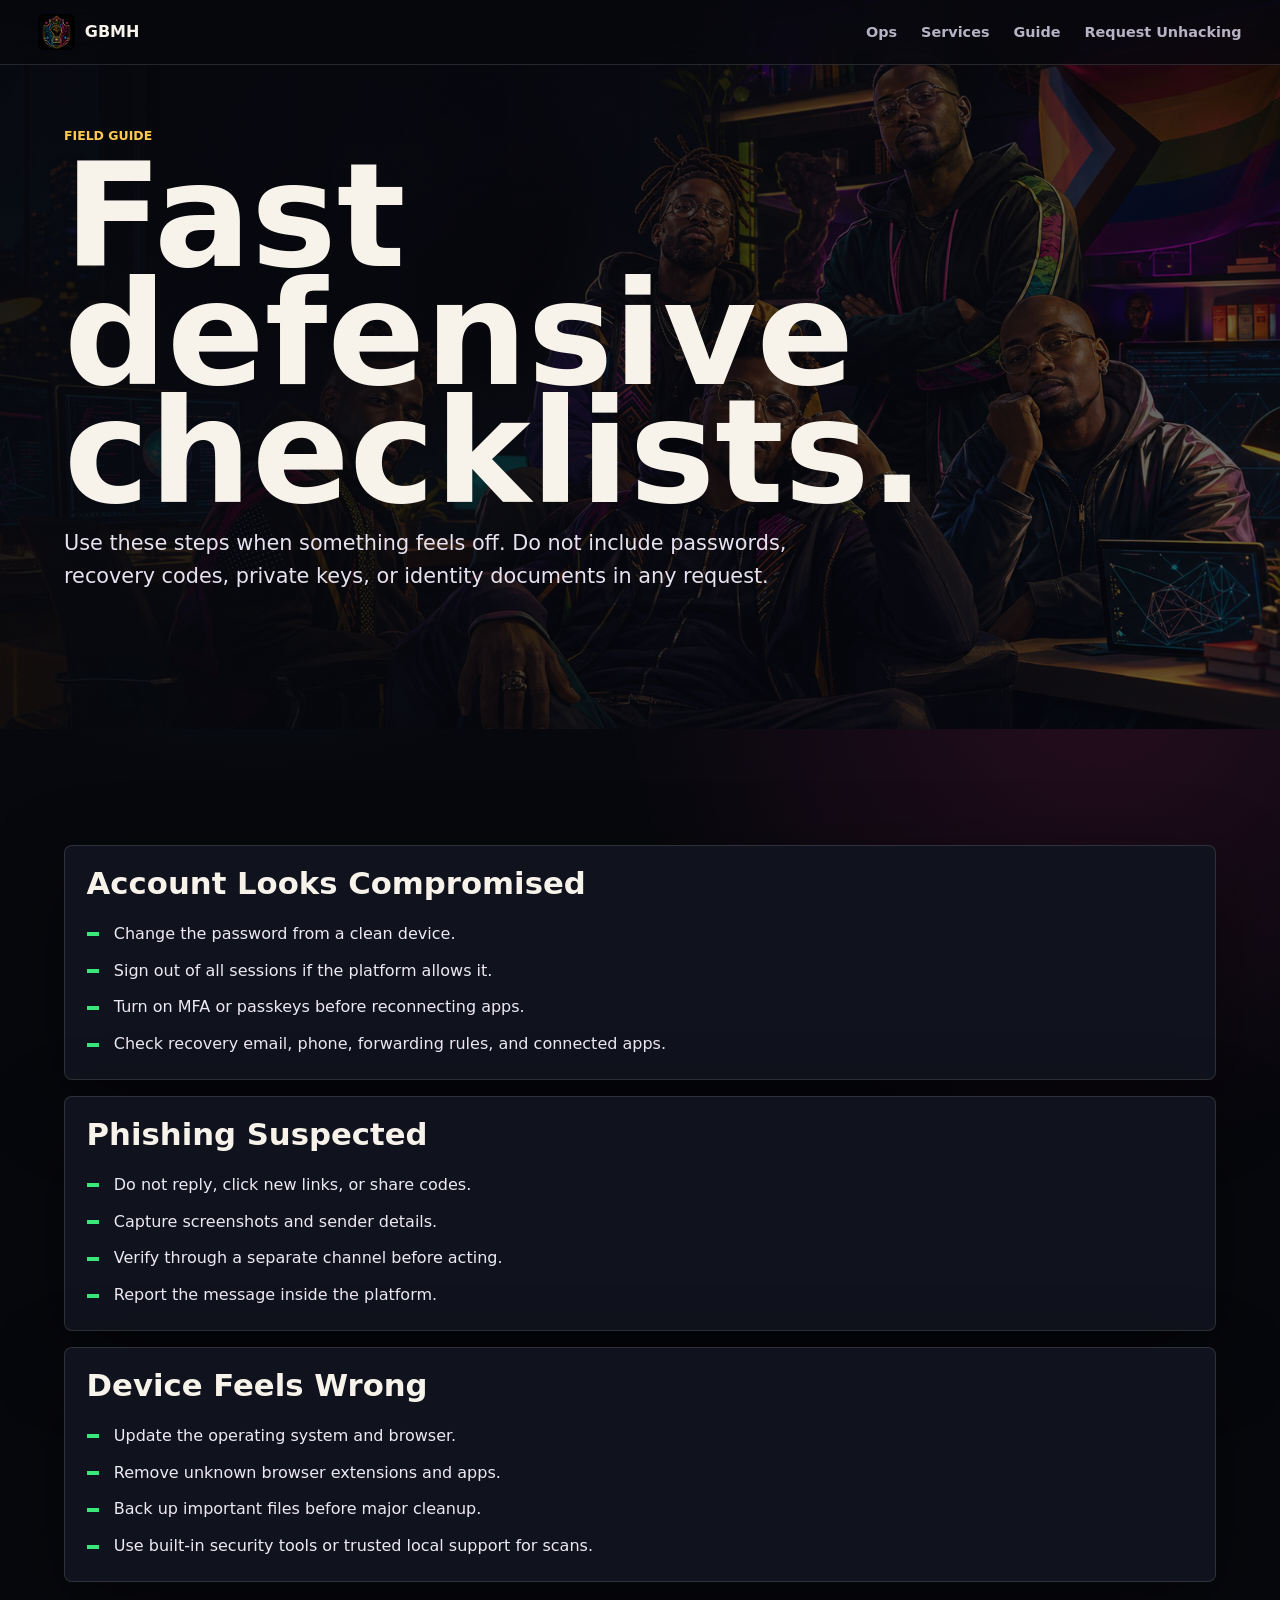
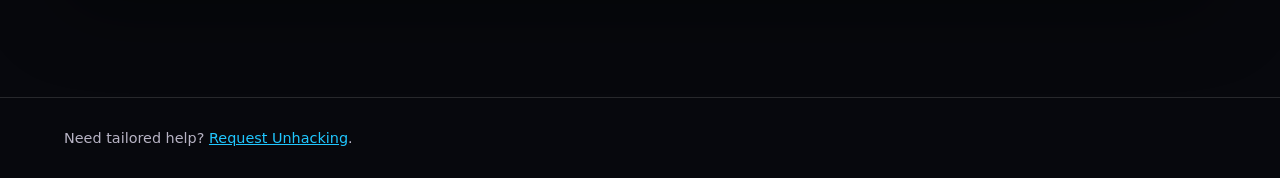
==== field-guide.html @ 0cebe63c "Add field guide page" ====
<!doctype html>
<html lang="en">
  <head>
    <meta charset="utf-8">
    <meta name="viewport" content="width=device-width, initial-scale=1">
    <title>Field Guide | Gay Black Men Hackers</title>
    <meta name="description" content="Quick defensive security checklists from Gay Black Men Hackers.">
    <link rel="stylesheet" href="styles.css">
    <link rel="stylesheet" href="pages.css">
  </head>
  <body>
    <header class="site-header">
      <a class="brand" href="index.html#top" aria-label="Gay Black Men Hackers home">
        <img src="assets/generated-emblem.png" alt="" width="48" height="48">
        <span>GBMH</span>
      </a>
      <nav aria-label="Main navigation">
        <a href="index.html#ops">Ops</a>
        <a href="services.html">Services</a>
        <a href="field-guide.html">Guide</a>
        <a href="request-unhacking.html">Request Unhacking</a>
      </nav>
    </header>

    <main>
      <section class="page-hero compact">
        <p class="eyebrow">Field guide</p>
        <h1>Fast defensive checklists.</h1>
        <p>
          Use these steps when something feels off. Do not include passwords, recovery codes, private keys,
          or identity documents in any request.
        </p>
      </section>

      <section class="guide-list">
        <article>
          <h2>Account Looks Compromised</h2>
          <ul class="checks">
            <li>Change the password from a clean device.</li>
            <li>Sign out of all sessions if the platform allows it.</li>
            <li>Turn on MFA or passkeys before reconnecting apps.</li>
            <li>Check recovery email, phone, forwarding rules, and connected apps.</li>
          </ul>
        </article>
        <article>
          <h2>Phishing Suspected</h2>
          <ul class="checks">
            <li>Do not reply, click new links, or share codes.</li>
            <li>Capture screenshots and sender details.</li>
            <li>Verify through a separate channel before acting.</li>
            <li>Report the message inside the platform.</li>
          </ul>
        </article>
        <article>
          <h2>Device Feels Wrong</h2>
          <ul class="checks">
            <li>Update the operating system and browser.</li>
            <li>Remove unknown browser extensions and apps.</li>
            <li>Back up important files before major cleanup.</li>
            <li>Use built-in security tools or trusted local support for scans.</li>
          </ul>
        </article>
      </section>
    </main>

    <footer>
      <p>Need tailored help? <a href="request-unhacking.html">Request Unhacking</a>.</p>
    </footer>
  </body>
</html>
---- styles.css ----
:root {
  color-scheme: dark;
  --bg: #07080d;
  --panel: #10131d;
  --panel-2: #17151f;
  --text: #f7f3ea;
  --muted: #b7b3c4;
  --cyan: #20c7ff;
  --magenta: #ff2f9b;
  --gold: #ffc94d;
  --green: #39e77b;
  --line: rgba(255, 255, 255, 0.13);
  --shadow: 0 24px 80px rgba(0, 0, 0, 0.45);
  font-family: Inter, ui-sans-serif, system-ui, -apple-system, BlinkMacSystemFont, "Segoe UI", sans-serif;
}

* {
  box-sizing: border-box;
}

html {
  scroll-behavior: smooth;
}

body {
  margin: 0;
  background:
    radial-gradient(circle at 20% 15%, rgba(32, 199, 255, 0.12), transparent 32rem),
    radial-gradient(circle at 86% 38%, rgba(255, 47, 155, 0.12), transparent 30rem),
    var(--bg);
  color: var(--text);
}

img {
  display: block;
  max-width: 100%;
}

a {
  color: inherit;
}

.site-header {
  position: fixed;
  z-index: 10;
  top: 0;
  left: 0;
  right: 0;
  display: flex;
  align-items: center;
  justify-content: space-between;
  gap: 1rem;
  padding: 0.85rem clamp(1rem, 3vw, 2.5rem);
  background: rgba(7, 8, 13, 0.78);
  border-bottom: 1px solid var(--line);
  backdrop-filter: blur(16px);
}

.brand {
  display: inline-flex;
  align-items: center;
  gap: 0.6rem;
  text-decoration: none;
  font-weight: 900;
  letter-spacing: 0;
}

.brand img {
  width: 2.3rem;
  height: 2.3rem;
  border-radius: 0.4rem;
}

nav {
  display: flex;
  align-items: center;
  gap: clamp(0.75rem, 2vw, 1.5rem);
  color: var(--muted);
  font-size: 0.9rem;
  font-weight: 700;
}

nav a {
  text-decoration: none;
}

nav a:hover {
  color: var(--text);
}

.hero {
  position: relative;
  min-height: 92vh;
  display: grid;
  align-items: end;
  overflow: hidden;
  padding: 8rem clamp(1.1rem, 5vw, 5rem) 5rem;
}

.hero-image,
.hero-scrim {
  position: absolute;
  inset: 0;
  width: 100%;
  height: 100%;
}

.hero-image {
  object-fit: cover;
  object-position: 58% center;
}

.hero-scrim {
  background:
    linear-gradient(90deg, rgba(7, 8, 13, 0.96) 0%, rgba(7, 8, 13, 0.72) 36%, rgba(7, 8, 13, 0.18) 76%),
    linear-gradient(0deg, rgba(7, 8, 13, 0.98) 0%, rgba(7, 8, 13, 0) 38%);
}

.hero-content {
  position: relative;
  width: min(45rem, 100%);
}

.eyebrow,
.section-kicker {
  margin: 0 0 0.85rem;
  color: var(--gold);
  text-transform: uppercase;
  font-size: 0.78rem;
  font-weight: 900;
  letter-spacing: 0;
}

h1,
h2,
h3,
p {
  margin-top: 0;
}

h1 {
  margin-bottom: 1rem;
  max-width: 11ch;
  font-size: clamp(4rem, 12vw, 9rem);
  line-height: 0.82;
  letter-spacing: 0;
  text-wrap: balance;
}

h2 {
  margin-bottom: 1rem;
  font-size: clamp(2rem, 4.8vw, 4.4rem);
  line-height: 0.95;
  letter-spacing: 0;
  text-wrap: balance;
}

h3 {
  margin-bottom: 0.6rem;
  font-size: 1.2rem;
}

.hero-copy {
  max-width: 43rem;
  color: #e8e1f0;
  font-size: clamp(1.05rem, 2vw, 1.35rem);
  line-height: 1.55;
}

.hero-actions {
  display: flex;
  flex-wrap: wrap;
  gap: 0.85rem;
  margin-top: 1.7rem;
}

.button {
  display: inline-flex;
  align-items: center;
  justify-content: center;
  min-height: 3rem;
  padding: 0.85rem 1.2rem;
  border-radius: 0.5rem;
  border: 1px solid var(--line);
  text-decoration: none;
  font-weight: 900;
}

.button.primary {
  background: linear-gradient(135deg, var(--cyan), var(--magenta));
  color: #05050a;
  border-color: transparent;
}

.button.ghost {
  background: rgba(255, 255, 255, 0.07);
}

.ticker {
  overflow: hidden;
  border-block: 1px solid var(--line);
  background: #0a0d12;
}

.ticker div {
  display: flex;
  width: max-content;
  min-width: 100%;
  animation: slide 22s linear infinite;
}

.ticker span {
  display: inline-flex;
  padding: 1rem 1.6rem;
  color: var(--green);
  white-space: nowrap;
  font-family: "SFMono-Regular", Consolas, "Liberation Mono", monospace;
  font-size: 0.92rem;
}

@keyframes slide {
  from {
    transform: translateX(0);
  }
  to {
    transform: translateX(-50%);
  }
}

.intro,
.ops,
.briefing,
.manifesto,
.terminal-section {
  padding: clamp(4.5rem, 9vw, 8rem) clamp(1.1rem, 5vw, 5rem);
}

.intro {
  display: grid;
  grid-template-columns: minmax(0, 1fr) minmax(18rem, 31rem);
  gap: clamp(2rem, 6vw, 6rem);
  align-items: end;
}

.intro p:last-child,
.briefing-copy p,
.manifesto p {
  color: var(--muted);
  font-size: 1.08rem;
  line-height: 1.75;
}

.section-heading {
  width: min(60rem, 100%);
  margin-bottom: 2rem;
}

.op-grid {
  display: grid;
  grid-template-columns: repeat(3, minmax(0, 1fr));
  gap: 1rem;
}

.op-grid article {
  min-height: 16rem;
  padding: 1.35rem;
  border: 1px solid var(--line);
  border-radius: 0.5rem;
  background:
    linear-gradient(140deg, rgba(32, 199, 255, 0.12), transparent 42%),
    linear-gradient(320deg, rgba(255, 47, 155, 0.1), transparent 50%),
    var(--panel);
  box-shadow: var(--shadow);
}

.op-code {
  display: inline-flex;
  margin-bottom: 2.25rem;
  color: var(--cyan);
  font-family: "SFMono-Regular", Consolas, "Liberation Mono", monospace;
  font-weight: 800;
}

.op-grid p {
  color: var(--muted);
  line-height: 1.65;
}

.briefing {
  display: grid;
  grid-template-columns: minmax(18rem, 0.85fr) minmax(18rem, 1fr);
  gap: clamp(2rem, 5vw, 5rem);
  align-items: center;
  background: #0b0c13;
}

.checks {
  display: grid;
  gap: 0.75rem;
  margin: 1.4rem 0 0;
  padding: 0;
  list-style: none;
}

.checks li {
  padding-left: 1.7rem;
  color: #ede9f4;
  line-height: 1.55;
  background: linear-gradient(var(--green), var(--green)) 0 0.65rem / 0.75rem 0.25rem no-repeat;
}

figure {
  margin: 0;
}

figure img {
  width: 100%;
  aspect-ratio: 1.35;
  object-fit: cover;
  border-radius: 0.5rem;
  border: 1px solid var(--line);
  box-shadow: var(--shadow);
}

figcaption {
  margin-top: 0.75rem;
  color: var(--muted);
  font-size: 0.85rem;
}

.manifesto {
  display: grid;
  grid-template-columns: auto minmax(0, 44rem);
  gap: clamp(1.5rem, 5vw, 4rem);
  align-items: center;
}

.manifesto img {
  width: clamp(9rem, 22vw, 15rem);
  height: auto;
  border-radius: 0.5rem;
  box-shadow: 0 0 80px rgba(255, 47, 155, 0.18);
}

.terminal-section {
  background:
    linear-gradient(180deg, rgba(255, 255, 255, 0.03), transparent),
    #080a0f;
}

.terminal {
  width: min(58rem, 100%);
  border: 1px solid rgba(57, 231, 123, 0.28);
  border-radius: 0.5rem;
  overflow: hidden;
  background: #050806;
  box-shadow: var(--shadow), 0 0 44px rgba(57, 231, 123, 0.08);
}

.terminal-bar {
  display: flex;
  gap: 0.45rem;
  padding: 0.85rem;
  background: #11151a;
  border-bottom: 1px solid var(--line);
}

.terminal-bar span {
  width: 0.7rem;
  height: 0.7rem;
  border-radius: 999px;
  background: var(--magenta);
}

.terminal-bar span:nth-child(2) {
  background: var(--gold);
}

.terminal-bar span:nth-child(3) {
  background: var(--green);
}

.terminal-output {
  min-height: 15rem;
  max-height: 23rem;
  overflow: auto;
  padding: 1rem;
  color: var(--green);
  font-family: "SFMono-Regular", Consolas, "Liberation Mono", monospace;
  font-size: 0.92rem;
  line-height: 1.55;
  white-space: pre-wrap;
}

.terminal-form {
  display: flex;
  align-items: center;
  gap: 0.5rem;
  padding: 0 1rem 1rem;
  color: var(--cyan);
  font-family: "SFMono-Regular", Consolas, "Liberation Mono", monospace;
}

.terminal-form label {
  flex: 0 0 auto;
}

.terminal-form input {
  width: 100%;
  border: 0;
  outline: 0;
  background: transparent;
  color: var(--text);
  font: inherit;
}

footer {
  display: grid;
  gap: 0.6rem;
  padding: 2rem clamp(1.1rem, 5vw, 5rem);
  color: var(--muted);
  border-top: 1px solid var(--line);
  font-size: 0.9rem;
}

footer p {
  margin: 0;
}

footer a {
  color: var(--cyan);
}

@media (max-width: 850px) {
  .site-header {
    position: absolute;
  }

  nav {
    display: none;
  }

  .hero {
    min-height: 88vh;
    padding-top: 6rem;
  }

  .hero-image {
    object-position: 66% center;
  }

  .hero-scrim {
    background:
      linear-gradient(90deg, rgba(7, 8, 13, 0.94) 0%, rgba(7, 8, 13, 0.58) 62%, rgba(7, 8, 13, 0.25) 100%),
      linear-gradient(0deg, rgba(7, 8, 13, 1) 0%, rgba(7, 8, 13, 0.1) 48%);
  }

  .intro,
  .briefing,
  .manifesto {
    grid-template-columns: 1fr;
  }

  .op-grid {
    grid-template-columns: 1fr;
  }

  .terminal-form {
    align-items: flex-start;
    flex-direction: column;
  }
}

@media (prefers-reduced-motion: reduce) {
  *,
  *::before,
  *::after {
    scroll-behavior: auto !important;
    animation-duration: 0.01ms !important;
    animation-iteration-count: 1 !important;
    transition-duration: 0.01ms !important;
  }
}
---- pages.css ----
.options-band,
.service-grid,
.guide-list,
.form-layout,
.cta-band,
.page-hero {
  padding: clamp(4.5rem, 9vw, 8rem) clamp(1.1rem, 5vw, 5rem);
}

.options-band {
  background: #0b0c13;
}

.option-list,
.service-grid {
  display: grid;
  grid-template-columns: repeat(3, minmax(0, 1fr));
  gap: 1rem;
}

.option-list a,
.service-grid article,
.guide-list article {
  padding: 1.35rem;
  border: 1px solid var(--line);
  border-radius: 0.5rem;
  background: var(--panel);
  text-decoration: none;
  box-shadow: var(--shadow);
}

.option-list a {
  display: grid;
  min-height: 15rem;
  align-content: space-between;
  gap: 1rem;
}

.option-list span,
.option-list strong {
  color: var(--gold);
}

.option-list strong {
  font-size: 1.25rem;
}

.option-list p,
.service-grid p,
.form-layout p {
  color: var(--muted);
  line-height: 1.7;
}

.page-hero {
  min-height: 70vh;
  display: grid;
  align-content: end;
  padding-top: 8rem;
  background:
    linear-gradient(90deg, rgba(7, 8, 13, 0.92), rgba(7, 8, 13, 0.58)),
    url("assets/generated-hero.png") center / cover;
}

.page-hero.compact h1 {
  max-width: 10ch;
}

.page-hero p:not(.eyebrow) {
  width: min(48rem, 100%);
  color: #e8e1f0;
  font-size: clamp(1.05rem, 2vw, 1.3rem);
  line-height: 1.6;
}

.service-grid h2,
.guide-list h2 {
  font-size: clamp(1.45rem, 2.4vw, 2rem);
  line-height: 1.05;
}

.guide-list {
  display: grid;
  gap: 1rem;
}

.cta-band {
  display: flex;
  align-items: center;
  justify-content: space-between;
  gap: 1.5rem;
  border-top: 1px solid var(--line);
}

.cta-band h2 {
  margin-bottom: 0;
}

.form-layout {
  display: grid;
  grid-template-columns: minmax(18rem, 0.75fr) minmax(20rem, 1fr);
  gap: clamp(2rem, 5vw, 5rem);
  align-items: start;
}

.intake-form {
  display: grid;
  grid-template-columns: repeat(2, minmax(0, 1fr));
  gap: 1rem;
  padding: 1.25rem;
  border: 1px solid var(--line);
  border-radius: 0.5rem;
  background: var(--panel);
  box-shadow: var(--shadow);
}

.intake-form label {
  display: grid;
  gap: 0.45rem;
  color: #ede9f4;
  font-weight: 800;
}

.intake-form input,
.intake-form select,
.intake-form textarea {
  width: 100%;
  border: 1px solid rgba(255, 255, 255, 0.16);
  border-radius: 0.4rem;
  background: #080a0f;
  color: var(--text);
  font: inherit;
  padding: 0.85rem;
}

.intake-form textarea {
  resize: vertical;
}

.intake-form .wide,
.consent {
  grid-column: 1 / -1;
}

.consent {
  grid-template-columns: auto 1fr;
  align-items: start;
  font-weight: 700;
  line-height: 1.5;
}

.consent input {
  width: 1rem;
  margin-top: 0.2rem;
}

.honeypot {
  position: absolute;
  left: -9999px;
}

@media (max-width: 850px) {
  .form-layout,
  .option-list,
  .service-grid,
  .intake-form {
    grid-template-columns: 1fr;
  }

  .cta-band {
    align-items: flex-start;
    flex-direction: column;
  }
}
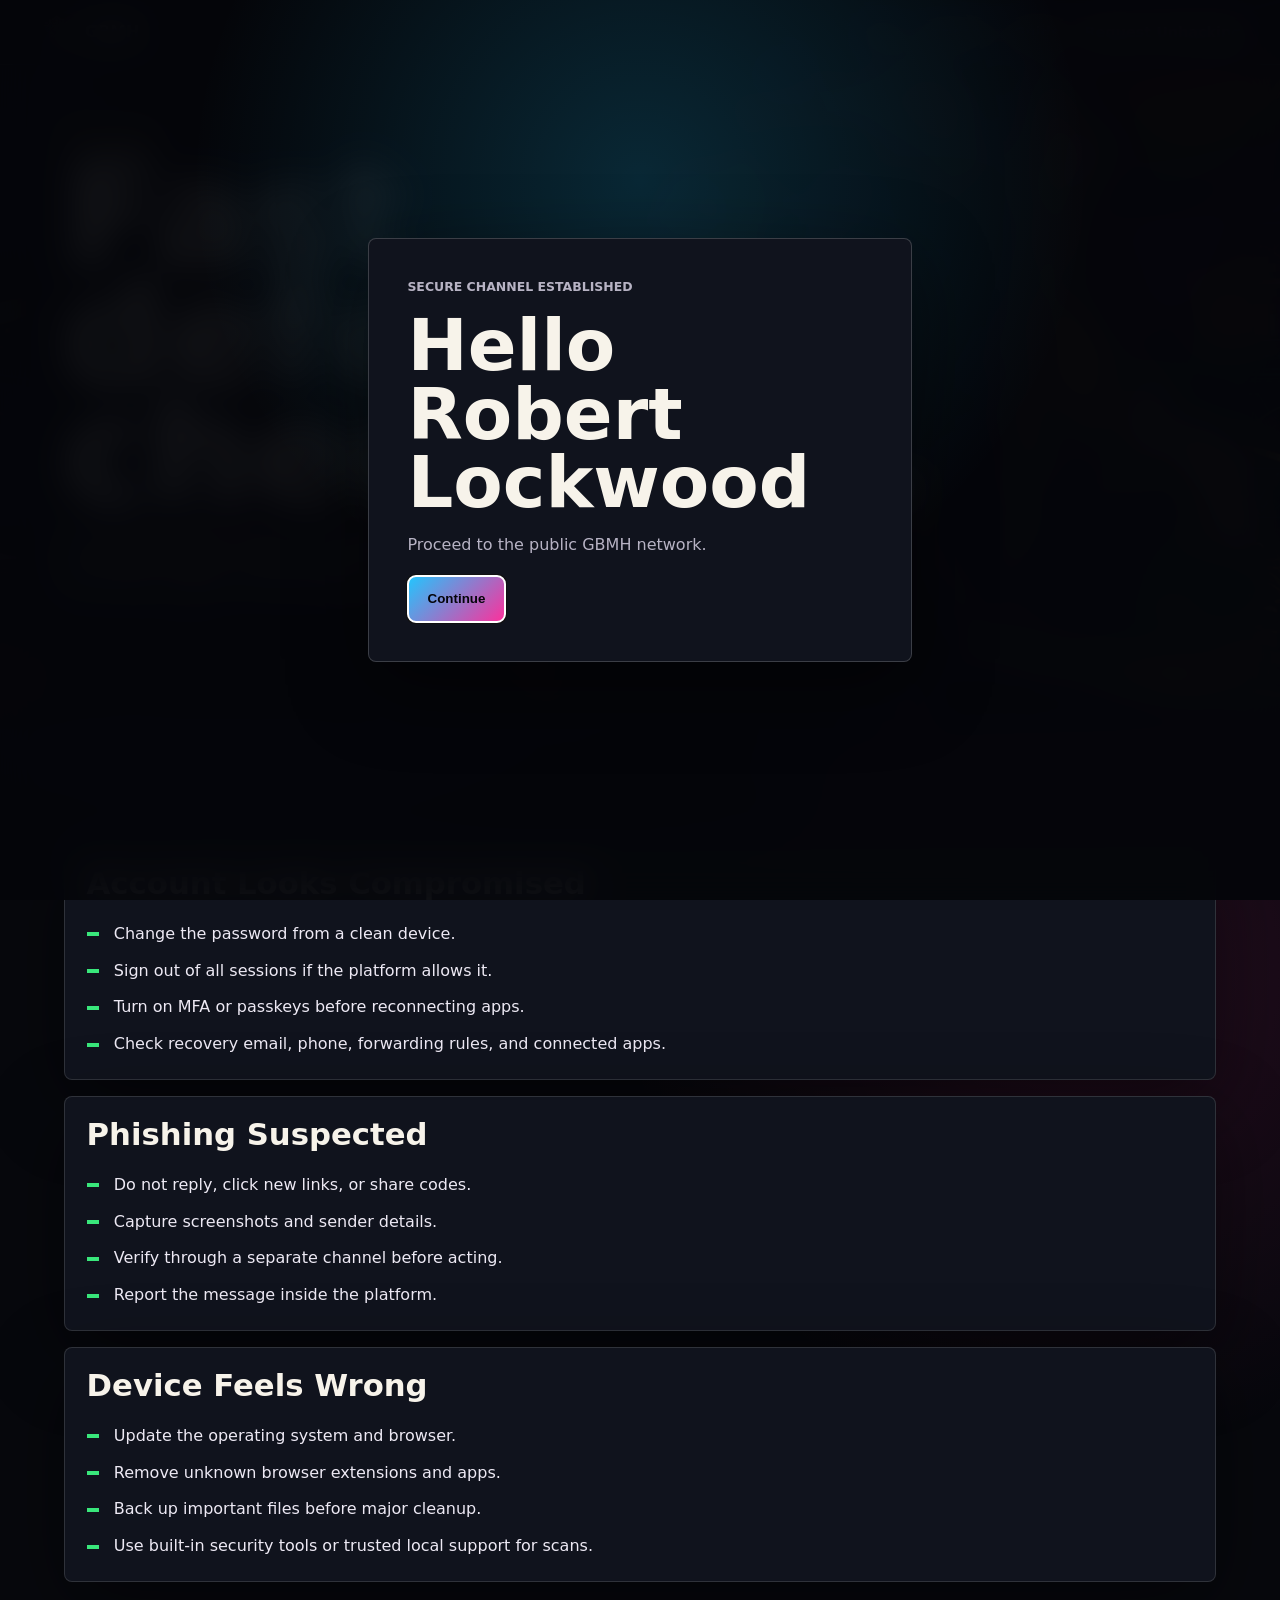
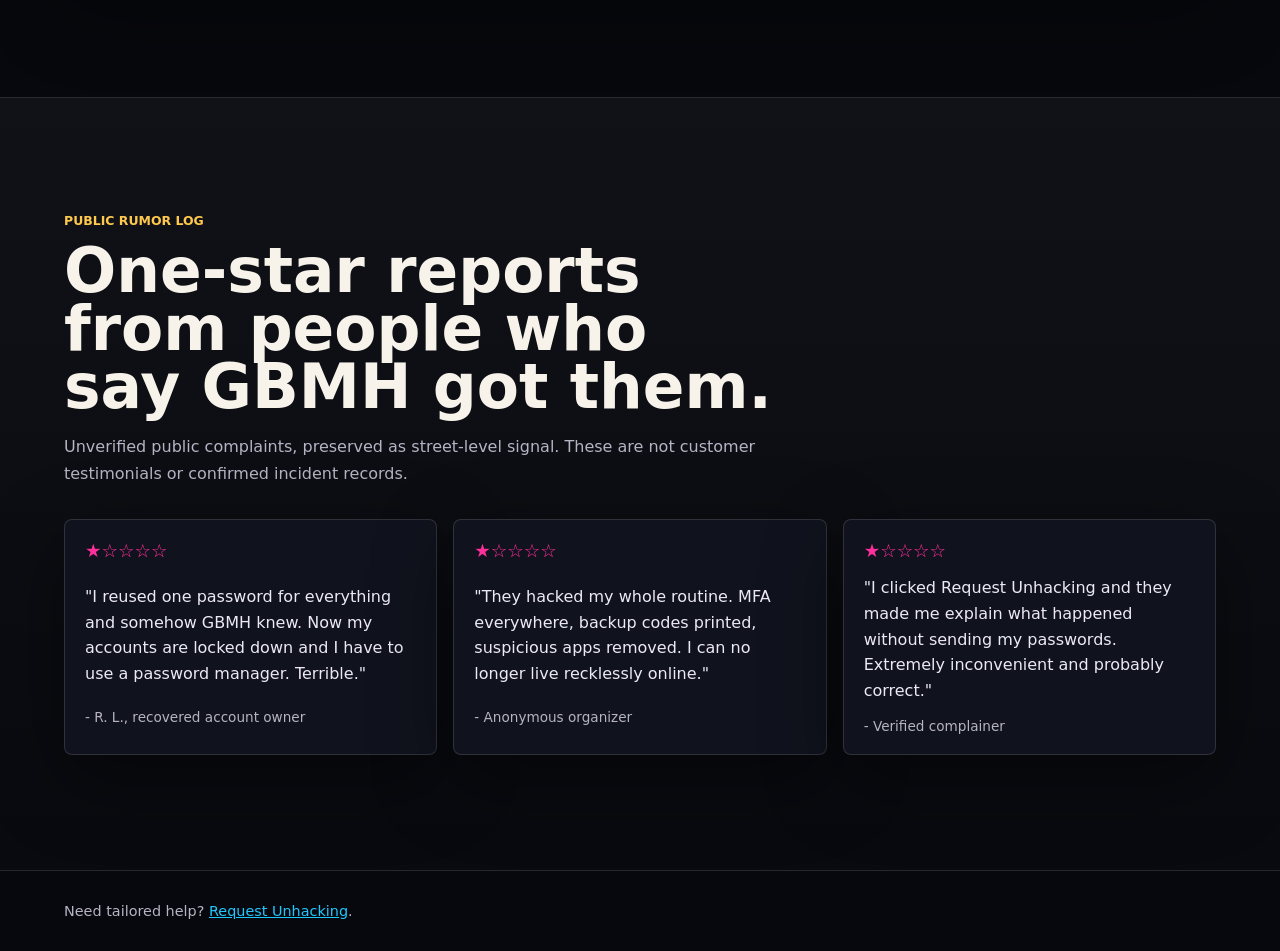
==== commit 262d6c34: "Load site-wide splash and rumor log on guide" ====
--- a/field-guide.html
+++ b/field-guide.html
@@ -7,6 +7,7 @@
     <meta name="description" content="Quick defensive security checklists from Gay Black Men Hackers.">
     <link rel="stylesheet" href="styles.css">
     <link rel="stylesheet" href="pages.css">
+    <link rel="stylesheet" href="site-extras.css">
   </head>
   <body>
     <header class="site-header">
@@ -66,5 +67,6 @@
     <footer>
       <p>Need tailored help? <a href="request-unhacking.html">Request Unhacking</a>.</p>
     </footer>
+    <script src="site-extras.js"></script>
   </body>
 </html>
--- a/site-extras.css
+++ b/site-extras.css
@@ -0,0 +1,83 @@
+.splash-gate {
+  position: fixed;
+  z-index: 999;
+  inset: 0;
+  display: grid;
+  place-items: center;
+  padding: 1.25rem;
+  background:
+    radial-gradient(circle at 50% 20%, rgba(32, 199, 255, 0.18), transparent 28rem),
+    rgba(5, 6, 10, 0.94);
+  backdrop-filter: blur(18px);
+}
+
+.splash-dialog {
+  width: min(34rem, 100%);
+  padding: clamp(1.5rem, 5vw, 2.4rem);
+  border: 1px solid rgba(255, 255, 255, 0.18);
+  border-radius: 0.5rem;
+  background: #10131d;
+  box-shadow: var(--shadow);
+}
+
+.splash-dialog p {
+  color: var(--muted);
+  line-height: 1.65;
+}
+
+.splash-dialog h2 {
+  font-size: clamp(2.2rem, 6vw, 4.5rem);
+}
+
+.review-band {
+  padding: clamp(4.5rem, 9vw, 8rem) clamp(1.1rem, 5vw, 5rem);
+  background:
+    linear-gradient(180deg, rgba(255, 255, 255, 0.03), transparent),
+    #080a0f;
+  border-top: 1px solid var(--line);
+}
+
+.review-grid {
+  display: grid;
+  grid-template-columns: repeat(3, minmax(0, 1fr));
+  gap: 1rem;
+}
+
+.review-card {
+  display: grid;
+  gap: 0.9rem;
+  padding: 1.25rem;
+  border: 1px solid var(--line);
+  border-radius: 0.5rem;
+  background: var(--panel);
+  box-shadow: var(--shadow);
+}
+
+.review-stars {
+  color: var(--magenta);
+  font-size: 1.15rem;
+  letter-spacing: 0;
+}
+
+.review-card blockquote {
+  margin: 0;
+  color: #ede9f4;
+  line-height: 1.6;
+}
+
+.review-card figcaption {
+  margin: 0;
+  color: var(--muted);
+}
+
+.review-note {
+  max-width: 48rem;
+  color: var(--muted);
+  line-height: 1.7;
+}
+
+@media (max-width: 850px) {
+  .review-grid {
+    grid-template-columns: 1fr;
+  }
+}
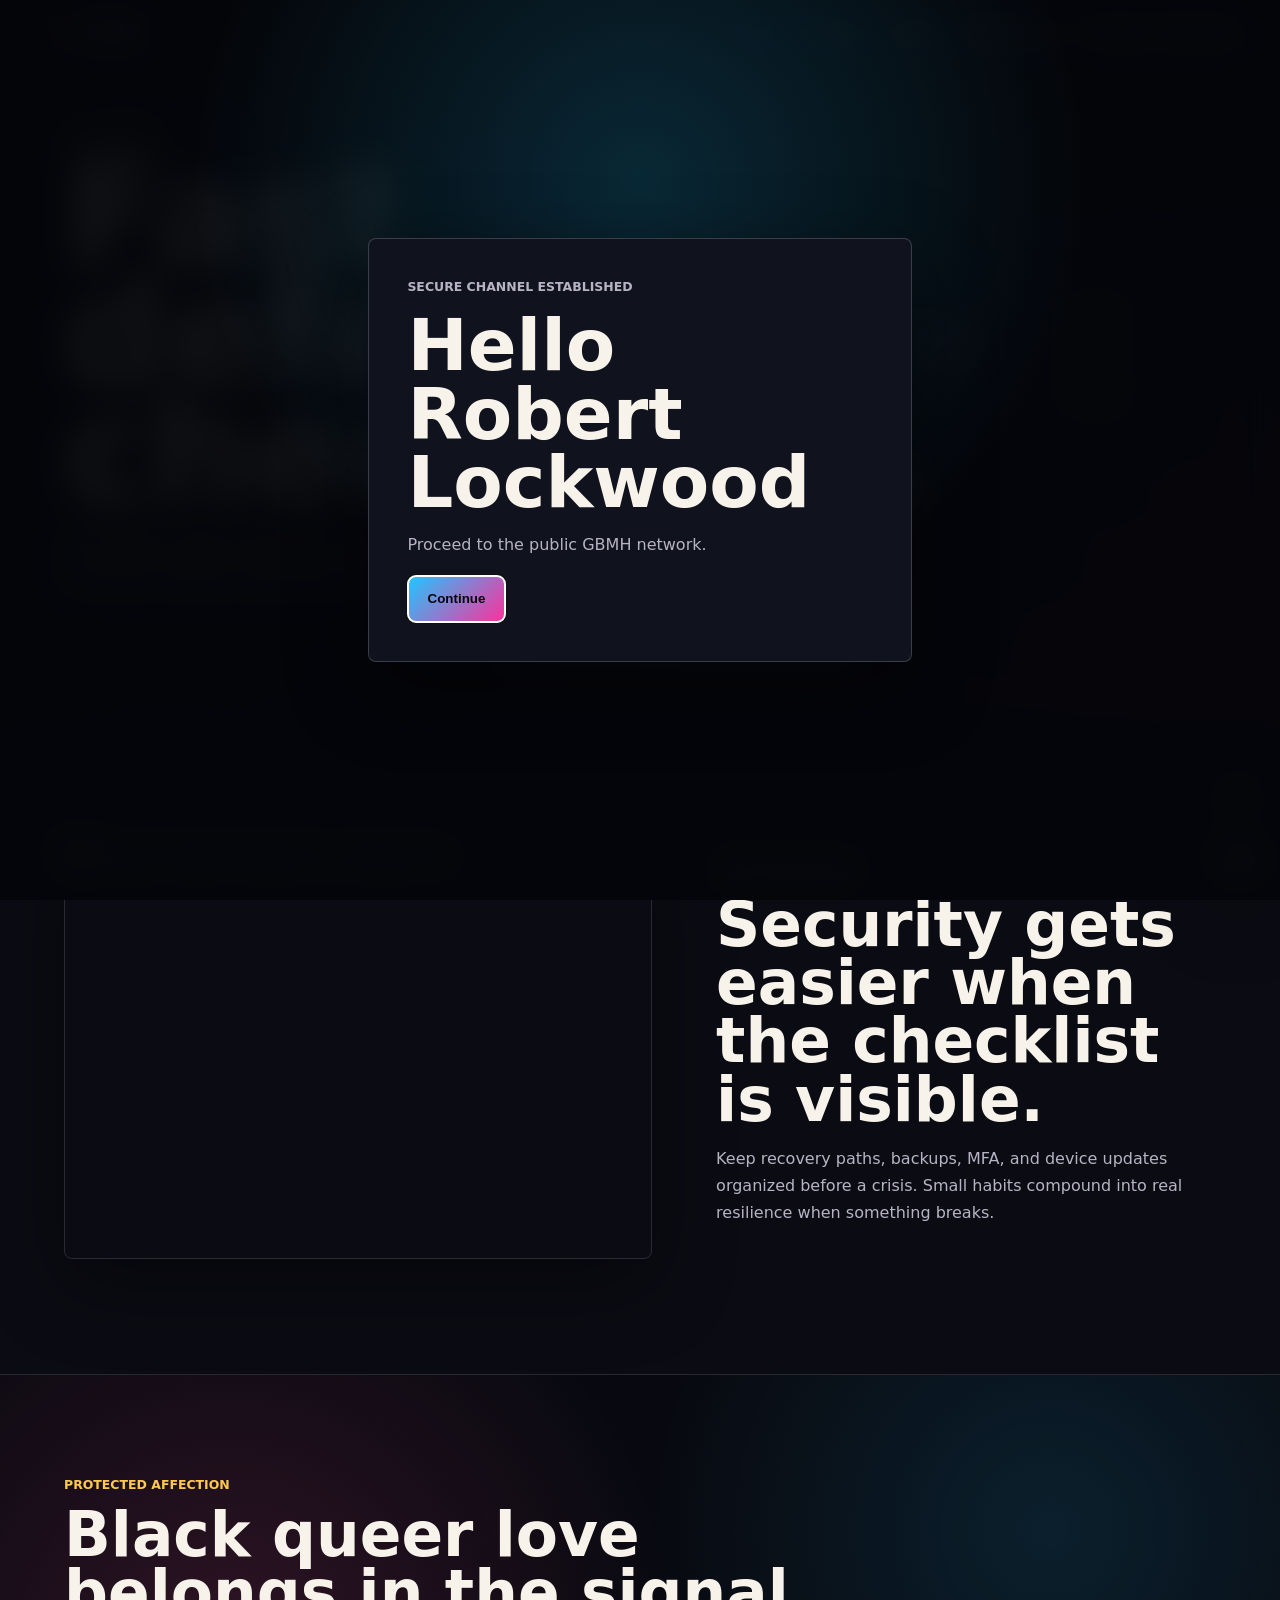
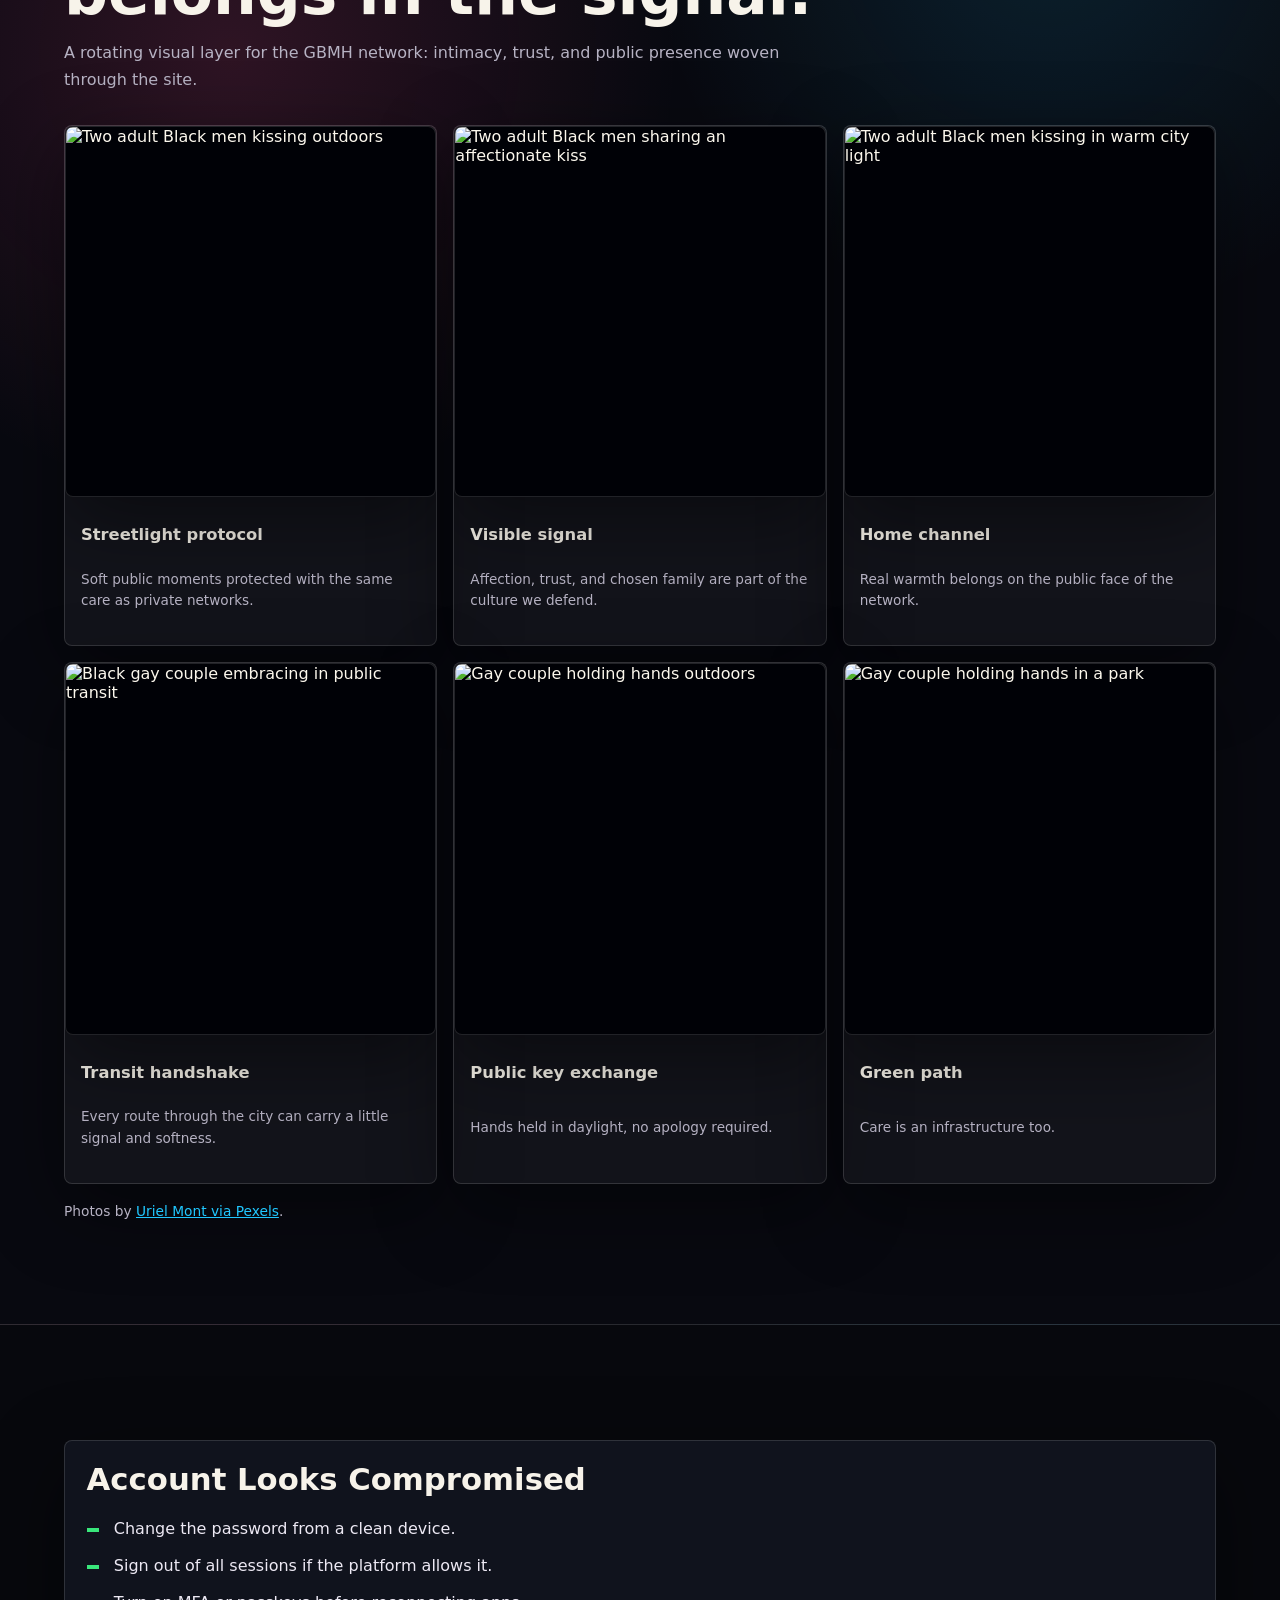
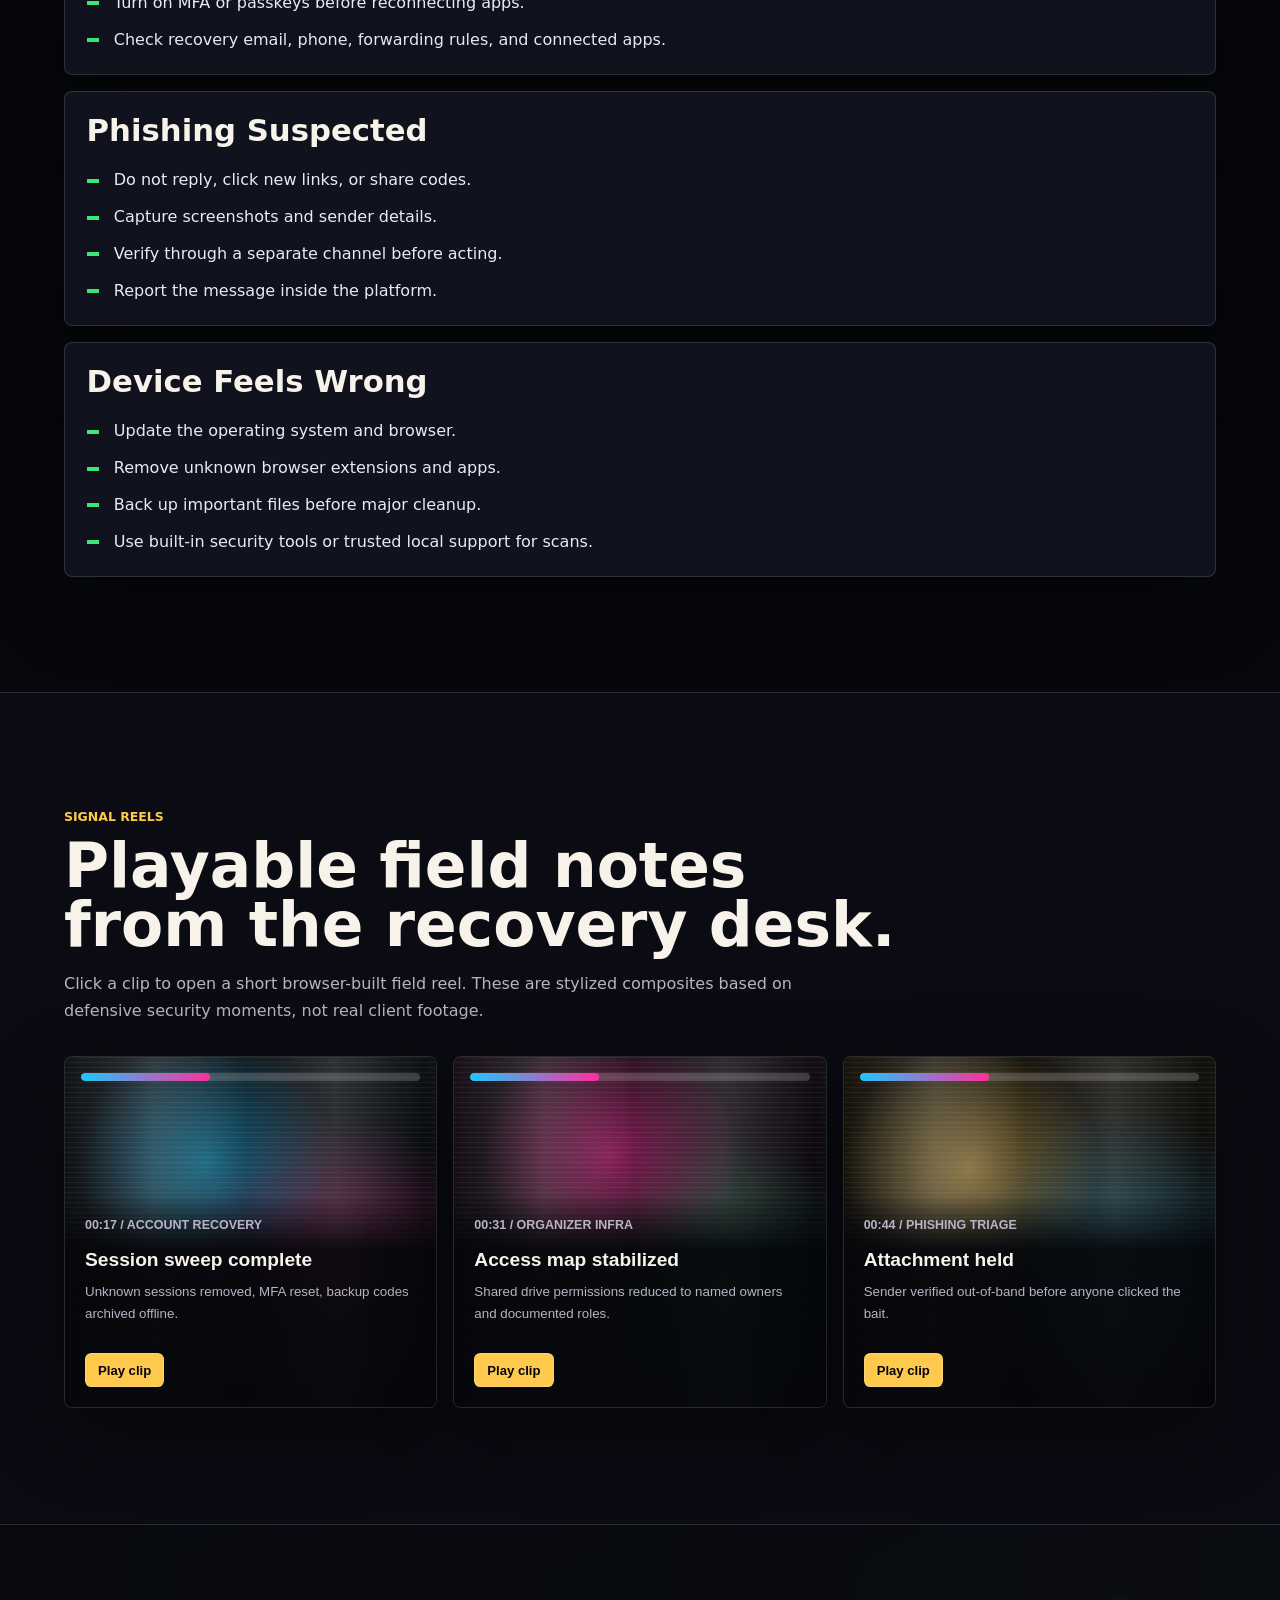
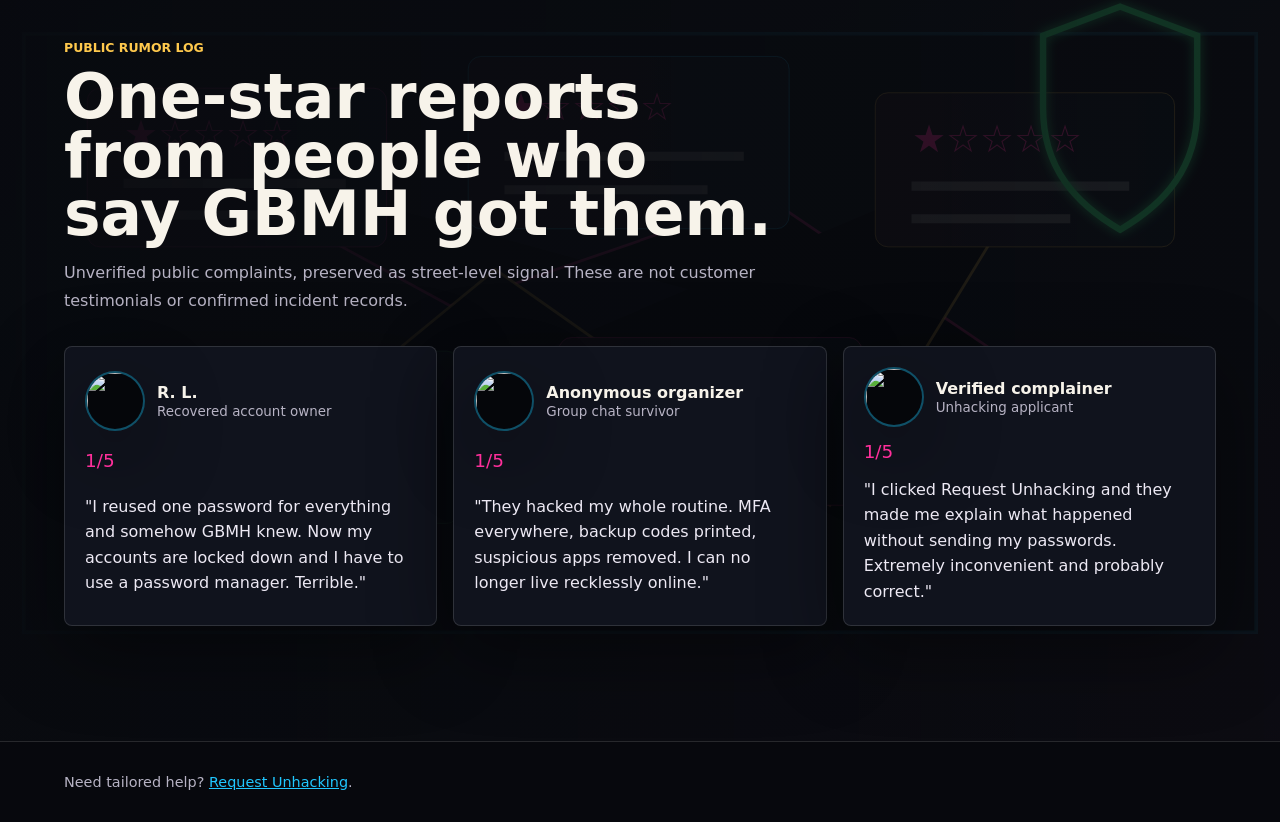
==== commit 8b36a2b6: "Use shared gay imagery on field guide" ====
--- a/field-guide.html
+++ b/field-guide.html
@@ -7,7 +7,7 @@
     <meta name="description" content="Quick defensive security checklists from Gay Black Men Hackers.">
     <link rel="stylesheet" href="styles.css">
     <link rel="stylesheet" href="pages.css">
-    <link rel="stylesheet" href="site-extras.css">
+    <link rel="stylesheet" href="site-extras.css?v=20260610-gallerytop">
   </head>
   <body>
     <header class="site-header">
@@ -19,12 +19,13 @@
         <a href="index.html#ops">Ops</a>
         <a href="services.html">Services</a>
         <a href="field-guide.html">Guide</a>
+        <a href="lab.html">Defense Lab</a>
         <a href="request-unhacking.html">Request Unhacking</a>
       </nav>
     </header>
 
     <main>
-      <section class="page-hero compact">
+      <section class="page-hero compact guide-hero">
         <p class="eyebrow">Field guide</p>
         <h1>Fast defensive checklists.</h1>
         <p>
@@ -67,6 +68,6 @@
     <footer>
       <p>Need tailored help? <a href="request-unhacking.html">Request Unhacking</a>.</p>
     </footer>
-    <script src="site-extras.js"></script>
+<script src="site-extras.js?v=20260610-gallerytop"></script>
   </body>
 </html>
--- a/pages.css
+++ b/pages.css
@@ -62,6 +62,24 @@
     url("assets/generated-hero.png") center / cover;
 }
 
+.page-hero.services-hero {
+  background:
+    linear-gradient(90deg, rgba(7, 8, 13, 0.94), rgba(7, 8, 13, 0.46)),
+    url("assets/services-team.svg") center / cover;
+}
+
+.page-hero.guide-hero {
+  background:
+    linear-gradient(90deg, rgba(7, 8, 13, 0.9), rgba(7, 8, 13, 0.38)),
+    url("assets/field-guide-desk.svg") center / cover;
+}
+
+.page-hero.request-hero {
+  background:
+    linear-gradient(90deg, rgba(7, 8, 13, 0.94), rgba(7, 8, 13, 0.42)),
+    url("assets/request-intake.svg") center / cover;
+}
+
 .page-hero.compact h1 {
   max-width: 10ch;
 }
@@ -77,6 +95,38 @@
 .guide-list h2 {
   font-size: clamp(1.45rem, 2.4vw, 2rem);
   line-height: 1.05;
+}
+
+.image-feature {
+  display: grid;
+  grid-template-columns: minmax(18rem, 0.85fr) minmax(18rem, 1fr);
+  gap: clamp(2rem, 5vw, 5rem);
+  align-items: center;
+  padding: clamp(4.5rem, 9vw, 8rem) clamp(1.1rem, 5vw, 5rem);
+  background: #0b0c13;
+}
+
+.image-feature.reverse {
+  grid-template-columns: minmax(18rem, 1fr) minmax(18rem, 0.85fr);
+}
+
+.image-feature.reverse .feature-copy {
+  order: 2;
+}
+
+.image-feature img {
+  width: 100%;
+  aspect-ratio: 1.42;
+  object-fit: cover;
+  object-position: center;
+  border: 1px solid var(--line);
+  border-radius: 0.5rem;
+  box-shadow: var(--shadow);
+}
+
+.feature-copy p {
+  color: var(--muted);
+  line-height: 1.7;
 }
 
 .guide-list {
@@ -159,14 +209,50 @@
   left: -9999px;
 }
 
+.form-status {
+  padding: 0.9rem 1rem;
+  border: 1px solid var(--line);
+  border-radius: 0.4rem;
+  background: #080a0f;
+  color: var(--muted);
+  line-height: 1.5;
+}
+
+.form-status.pending {
+  border-color: rgba(32, 199, 255, 0.5);
+  color: var(--cyan);
+}
+
+.form-status.error {
+  border-color: rgba(255, 47, 155, 0.58);
+  color: #ffd8eb;
+}
+
+.fallback-actions {
+  display: flex;
+  flex-wrap: wrap;
+  gap: 0.75rem;
+}
+
+.intake-form button:disabled {
+  opacity: 0.62;
+  cursor: wait;
+}
+
 @media (max-width: 850px) {
   .form-layout,
+  .image-feature,
+  .image-feature.reverse,
   .option-list,
   .service-grid,
   .intake-form {
     grid-template-columns: 1fr;
   }
 
+  .image-feature.reverse .feature-copy {
+    order: 0;
+  }
+
   .cta-band {
     align-items: flex-start;
     flex-direction: column;
--- a/site-extras.css
+++ b/site-extras.css
@@ -32,7 +32,8 @@
 .review-band {
   padding: clamp(4.5rem, 9vw, 8rem) clamp(1.1rem, 5vw, 5rem);
   background:
-    linear-gradient(180deg, rgba(255, 255, 255, 0.03), transparent),
+    linear-gradient(90deg, rgba(8, 10, 15, 0.96), rgba(8, 10, 15, 0.8)),
+    url("assets/rumor-log.svg") center / cover,
     #080a0f;
   border-top: 1px solid var(--line);
 }
@@ -51,6 +52,33 @@
   border-radius: 0.5rem;
   background: var(--panel);
   box-shadow: var(--shadow);
+}
+
+.review-profile {
+  display: flex;
+  align-items: center;
+  gap: 0.75rem;
+}
+
+.review-profile img {
+  width: 3.75rem;
+  height: 3.75rem;
+  flex: 0 0 auto;
+  border: 2px solid rgba(32, 199, 255, 0.38);
+  border-radius: 999px;
+  object-fit: cover;
+  background: #05060a;
+}
+
+.review-profile strong,
+.review-profile span {
+  display: block;
+}
+
+.review-profile span {
+  margin-top: 0.12rem;
+  color: var(--muted);
+  font-size: 0.84rem;
 }
 
 .review-stars {
@@ -81,3 +109,608 @@
     grid-template-columns: 1fr;
   }
 }
+
+.quick-access {
+  position: fixed;
+  right: 1rem;
+  bottom: 1rem;
+  z-index: 50;
+  display: grid;
+  gap: 0.6rem;
+}
+
+.quick-access button,
+.quick-access a {
+  width: 3.2rem;
+  height: 3.2rem;
+  display: grid;
+  place-items: center;
+  border: 1px solid var(--line);
+  border-radius: 999px;
+  background: #10131d;
+  color: var(--text);
+  text-decoration: none;
+  font-weight: 900;
+  box-shadow: var(--shadow);
+}
+
+.palette {
+  position: fixed;
+  z-index: 998;
+  inset: 0;
+  display: grid;
+  place-items: start center;
+  padding: 8vh 1rem 1rem;
+  background: rgba(5, 6, 10, 0.72);
+  backdrop-filter: blur(14px);
+}
+
+.palette[hidden] {
+  display: none;
+}
+
+.palette-panel {
+  width: min(42rem, 100%);
+  border: 1px solid var(--line);
+  border-radius: 0.5rem;
+  background: #10131d;
+  box-shadow: var(--shadow);
+  overflow: hidden;
+}
+
+.palette-panel input {
+  width: 100%;
+  border: 0;
+  border-bottom: 1px solid var(--line);
+  outline: 0;
+  padding: 1rem;
+  background: #080a0f;
+  color: var(--text);
+  font: inherit;
+}
+
+.palette-results {
+  display: grid;
+  max-height: 22rem;
+  overflow: auto;
+}
+
+.palette-results a,
+.palette-result {
+  padding: 1rem;
+  border-bottom: 1px solid var(--line);
+  color: var(--muted);
+  text-decoration: none;
+}
+
+.palette-results a:hover,
+.palette-results a:focus,
+.choice-row button:hover,
+.choice-row button:focus,
+.mini-button:hover,
+.mini-button:focus {
+  border-color: rgba(32, 199, 255, 0.7);
+  background: rgba(32, 199, 255, 0.1);
+}
+
+.palette-results strong {
+  display: block;
+  color: var(--text);
+  margin-bottom: 0.25rem;
+}
+
+.visually-hidden {
+  position: absolute;
+  width: 1px;
+  height: 1px;
+  padding: 0;
+  margin: -1px;
+  overflow: hidden;
+  clip: rect(0, 0, 0, 0);
+  white-space: nowrap;
+  border: 0;
+}
+
+.reel-band,
+.lab-band {
+  padding: clamp(4.5rem, 9vw, 8rem) clamp(1.1rem, 5vw, 5rem);
+  border-top: 1px solid var(--line);
+  background: #0b0c13;
+}
+
+.reel-grid {
+  display: grid;
+  grid-template-columns: repeat(3, minmax(0, 1fr));
+  gap: 1rem;
+}
+
+.reel-card {
+  position: relative;
+  min-height: 22rem;
+  overflow: hidden;
+  border: 1px solid var(--line);
+  border-radius: 0.5rem;
+  background: #080a0f;
+  color: var(--text);
+  cursor: pointer;
+  text-align: left;
+  box-shadow: var(--shadow);
+}
+
+.reel-card:hover,
+.reel-card:focus {
+  border-color: rgba(32, 199, 255, 0.72);
+  outline: 0;
+}
+
+.reel-card::before {
+  content: "";
+  position: absolute;
+  inset: 0;
+  background:
+    radial-gradient(circle at 38% 30%, rgba(32, 199, 255, 0.45), transparent 8rem),
+    radial-gradient(circle at 72% 62%, rgba(255, 47, 155, 0.35), transparent 10rem),
+    linear-gradient(160deg, #11151a, #05060a);
+  animation: reelPulse 5s ease-in-out infinite alternate;
+}
+
+.reel-card.reel-pink::before {
+  background:
+    radial-gradient(circle at 42% 28%, rgba(255, 47, 155, 0.48), transparent 8rem),
+    radial-gradient(circle at 72% 68%, rgba(36, 255, 146, 0.22), transparent 10rem),
+    linear-gradient(160deg, #191018, #05060a);
+}
+
+.reel-card.reel-gold::before {
+  background:
+    radial-gradient(circle at 34% 32%, rgba(255, 210, 106, 0.48), transparent 8rem),
+    radial-gradient(circle at 74% 60%, rgba(32, 199, 255, 0.28), transparent 10rem),
+    linear-gradient(160deg, #17140c, #05060a);
+}
+
+.reel-scan {
+  position: absolute;
+  inset: 0;
+  background:
+    linear-gradient(rgba(255, 255, 255, 0.05) 1px, transparent 1px),
+    linear-gradient(90deg, transparent, rgba(255, 255, 255, 0.13), transparent);
+  background-size: 100% 5px, 180px 100%;
+  mix-blend-mode: screen;
+  animation: scanSweep 3.8s linear infinite;
+}
+
+.reel-card:nth-child(2)::before {
+  animation-delay: -1.6s;
+}
+
+.reel-card:nth-child(3)::before {
+  animation-delay: -3.2s;
+}
+
+.reel-content {
+  position: absolute;
+  inset: auto 0 0;
+  padding: 1.25rem;
+  background: linear-gradient(180deg, transparent, rgba(5, 6, 10, 0.92) 26%);
+}
+
+.reel-meter {
+  position: absolute;
+  z-index: 2;
+  left: 1rem;
+  right: 1rem;
+  top: 1rem;
+  height: 0.45rem;
+  border-radius: 999px;
+  overflow: hidden;
+  background: rgba(255, 255, 255, 0.18);
+}
+
+.reel-meter span {
+  display: block;
+  width: 38%;
+  height: 100%;
+  border-radius: inherit;
+  background: linear-gradient(90deg, var(--cyan), var(--magenta));
+  animation: reelMeter 2.8s ease-in-out infinite alternate;
+}
+
+.reel-action {
+  display: inline-flex;
+  width: fit-content;
+  margin-top: 0.9rem;
+  padding: 0.55rem 0.75rem;
+  border: 1px solid rgba(255, 255, 255, 0.2);
+  border-radius: 0.4rem;
+  color: #05060a;
+  background: var(--gold);
+  font-size: 0.82rem;
+  font-weight: 900;
+}
+
+@keyframes reelMeter {
+  to {
+    width: 86%;
+  }
+}
+
+@keyframes reelPulse {
+  from {
+    transform: scale(1);
+    filter: saturate(1);
+  }
+  to {
+    transform: scale(1.08);
+    filter: saturate(1.45);
+  }
+}
+
+@keyframes scanSweep {
+  from {
+    background-position: 0 0, -220px 0;
+  }
+  to {
+    background-position: 0 80px, 520px 0;
+  }
+}
+
+.clip-player {
+  position: fixed;
+  z-index: 1000;
+  inset: 0;
+  display: grid;
+  place-items: center;
+  padding: 1rem;
+  background: rgba(5, 6, 10, 0.78);
+  backdrop-filter: blur(16px);
+}
+
+.clip-player[hidden] {
+  display: none;
+}
+
+.clip-panel {
+  width: min(54rem, 100%);
+  border: 1px solid var(--line);
+  border-radius: 0.5rem;
+  overflow: hidden;
+  background: #090b10;
+  box-shadow: var(--shadow);
+}
+
+.clip-close {
+  float: right;
+  margin: 0.9rem;
+  border: 1px solid var(--line);
+  border-radius: 0.4rem;
+  background: #10131d;
+  color: var(--text);
+  padding: 0.55rem 0.75rem;
+  font-weight: 900;
+}
+
+.clip-screen {
+  clear: both;
+  position: relative;
+  min-height: 24rem;
+  display: grid;
+  place-items: center;
+  overflow: hidden;
+  background:
+    radial-gradient(circle at 30% 30%, rgba(32, 199, 255, 0.38), transparent 10rem),
+    radial-gradient(circle at 75% 62%, rgba(255, 47, 155, 0.28), transparent 12rem),
+    linear-gradient(150deg, #10131d, #05060a);
+}
+
+.clip-player[data-accent="pink"] .clip-screen {
+  background:
+    radial-gradient(circle at 34% 28%, rgba(255, 47, 155, 0.44), transparent 10rem),
+    radial-gradient(circle at 75% 62%, rgba(36, 255, 146, 0.2), transparent 12rem),
+    linear-gradient(150deg, #16101a, #05060a);
+}
+
+.clip-player[data-accent="gold"] .clip-screen {
+  background:
+    radial-gradient(circle at 32% 26%, rgba(255, 210, 106, 0.42), transparent 10rem),
+    radial-gradient(circle at 75% 62%, rgba(32, 199, 255, 0.2), transparent 12rem),
+    linear-gradient(150deg, #191407, #05060a);
+}
+
+.clip-gridlines {
+  position: absolute;
+  inset: 0;
+  background:
+    linear-gradient(rgba(255, 255, 255, 0.055) 1px, transparent 1px),
+    linear-gradient(90deg, rgba(255, 255, 255, 0.055) 1px, transparent 1px);
+  background-size: 34px 34px;
+  animation: scanSweep 3.8s linear infinite;
+}
+
+.clip-frame {
+  position: relative;
+  width: min(38rem, calc(100% - 2rem));
+  padding: clamp(1.25rem, 4vw, 2rem);
+  border: 1px solid var(--line);
+  border-radius: 0.5rem;
+  background: rgba(5, 6, 10, 0.72);
+}
+
+.clip-frame h3 {
+  font-size: clamp(1.8rem, 5vw, 3.5rem);
+  line-height: 0.95;
+}
+
+.clip-frame ol {
+  display: grid;
+  gap: 0.65rem;
+  margin: 1.5rem 0 0;
+  padding-left: 1.4rem;
+  color: #ede9f4;
+  line-height: 1.5;
+}
+
+.clip-controls {
+  display: grid;
+  grid-template-columns: auto 1fr auto;
+  gap: 0.8rem;
+  align-items: center;
+  padding: 1rem;
+  border-top: 1px solid var(--line);
+  background: #10131d;
+}
+
+.clip-progress {
+  height: 0.7rem;
+  overflow: hidden;
+  border-radius: 999px;
+  background: #05060a;
+}
+
+.clip-progress span {
+  display: block;
+  width: 0;
+  height: 100%;
+  border-radius: inherit;
+  background: linear-gradient(90deg, var(--cyan), var(--magenta), var(--gold));
+}
+
+.clip-time {
+  color: var(--green);
+  font-family: "SFMono-Regular", Consolas, "Liberation Mono", monospace;
+  font-size: 0.9rem;
+}
+
+@keyframes clipProgress {
+  to {
+    width: 100%;
+  }
+}
+
+.lab-grid,
+.game-grid {
+  display: grid;
+  grid-template-columns: repeat(3, minmax(0, 1fr));
+  gap: 1rem;
+}
+
+.lab-card,
+.game-card {
+  padding: 1.25rem;
+  border: 1px solid var(--line);
+  border-radius: 0.5rem;
+  background: var(--panel);
+  box-shadow: var(--shadow);
+}
+
+.game-card input,
+.cipher-card input {
+  width: 100%;
+  border: 1px solid rgba(255, 255, 255, 0.16);
+  border-radius: 0.4rem;
+  background: #080a0f;
+  color: var(--text);
+  font: inherit;
+  padding: 0.85rem;
+  margin: 0.35rem 0 0.75rem;
+}
+
+.lab-card p,
+.game-card p,
+.reel-card p {
+  color: var(--muted);
+  line-height: 1.65;
+}
+
+.lab-split {
+  display: grid;
+  grid-template-columns: minmax(18rem, 0.9fr) minmax(20rem, 1.1fr);
+  gap: clamp(1.5rem, 4vw, 4rem);
+  align-items: start;
+}
+
+.lab-split > div > p {
+  color: var(--muted);
+  line-height: 1.7;
+}
+
+.cipher-card,
+.mission-stack article {
+  padding: 1.25rem;
+  border: 1px solid var(--line);
+  border-radius: 0.5rem;
+  background: var(--panel);
+  box-shadow: var(--shadow);
+}
+
+.cipher-card {
+  margin-top: 1.5rem;
+}
+
+.cipher-card label {
+  display: block;
+  color: #ede9f4;
+  font-weight: 800;
+}
+
+.cipher-text {
+  color: var(--muted);
+}
+
+.mission-stack {
+  display: grid;
+  gap: 1rem;
+}
+
+.mission-stack p {
+  color: var(--muted);
+  line-height: 1.6;
+}
+
+.node-map {
+  min-height: 20rem;
+  position: relative;
+  overflow: hidden;
+  border: 1px solid var(--line);
+  border-radius: 0.5rem;
+  background:
+    linear-gradient(rgba(32, 199, 255, 0.08) 1px, transparent 1px),
+    linear-gradient(90deg, rgba(32, 199, 255, 0.08) 1px, transparent 1px),
+    #07080d;
+  background-size: 40px 40px;
+}
+
+.node {
+  position: absolute;
+  width: 1rem;
+  height: 1rem;
+  border-radius: 999px;
+  background: var(--cyan);
+  box-shadow: 0 0 24px var(--cyan);
+  animation: nodeBlink 2s infinite alternate;
+}
+
+.node:nth-child(2n) {
+  background: var(--magenta);
+  box-shadow: 0 0 24px var(--magenta);
+}
+
+@keyframes nodeBlink {
+  to {
+    transform: scale(1.45);
+    opacity: 0.65;
+  }
+}
+
+.choice-row {
+  display: flex;
+  flex-wrap: wrap;
+  gap: 0.6rem;
+}
+
+.choice-row button,
+.mini-button {
+  border: 1px solid var(--line);
+  border-radius: 0.4rem;
+  background: #080a0f;
+  color: var(--text);
+  padding: 0.75rem 0.9rem;
+  font: inherit;
+  font-weight: 800;
+}
+
+.mini-output {
+  min-height: 3rem;
+  margin-top: 1rem;
+  color: var(--green);
+  font-family: "SFMono-Regular", Consolas, "Liberation Mono", monospace;
+}
+
+.lab-progress {
+  height: 0.7rem;
+  border-radius: 999px;
+  background: #080a0f;
+  overflow: hidden;
+}
+
+.lab-progress span {
+  display: block;
+  height: 100%;
+  width: 0;
+  background: linear-gradient(90deg, var(--cyan), var(--magenta));
+  transition: width 0.3s ease;
+}
+
+.affinity-gallery {
+  padding: clamp(3.5rem, 8vw, 7rem) clamp(1.25rem, 5vw, 4rem);
+  border-top: 1px solid var(--line);
+  border-bottom: 1px solid var(--line);
+  background:
+    radial-gradient(circle at 18% 18%, rgba(246, 74, 138, 0.16), transparent 28rem),
+    radial-gradient(circle at 82% 10%, rgba(32, 199, 255, 0.12), transparent 25rem),
+    #080910;
+}
+
+.affinity-grid {
+  max-width: 1180px;
+  margin: 2rem auto 0;
+  display: grid;
+  grid-template-columns: repeat(3, minmax(0, 1fr));
+  gap: 1rem;
+}
+
+.affinity-card {
+  margin: 0;
+  overflow: hidden;
+  border: 1px solid rgba(255, 255, 255, 0.14);
+  border-radius: 0.5rem;
+  background: rgba(255, 255, 255, 0.045);
+  box-shadow: var(--shadow);
+}
+
+.affinity-card img {
+  display: block;
+  width: 100%;
+  aspect-ratio: 1 / 1;
+  object-fit: cover;
+  object-position: center;
+  background: #05060a;
+  filter: saturate(1.08) contrast(1.04);
+}
+
+.affinity-card figcaption {
+  min-height: 8.5rem;
+  padding: 1rem;
+  display: grid;
+  gap: 0.45rem;
+}
+
+.affinity-card strong {
+  color: var(--text);
+  font-size: 1.02rem;
+}
+
+.affinity-card span,
+.affinity-credit {
+  color: var(--muted);
+  line-height: 1.6;
+}
+
+.affinity-credit {
+  max-width: 1180px;
+  margin: 1rem auto 0;
+  font-size: 0.86rem;
+}
+
+.affinity-credit a {
+  color: var(--cyan);
+}
+
+@media (max-width: 850px) {
+  .reel-grid,
+  .affinity-grid,
+  .lab-grid,
+  .game-grid,
+  .lab-split {
+    grid-template-columns: 1fr;
+  }
+}
